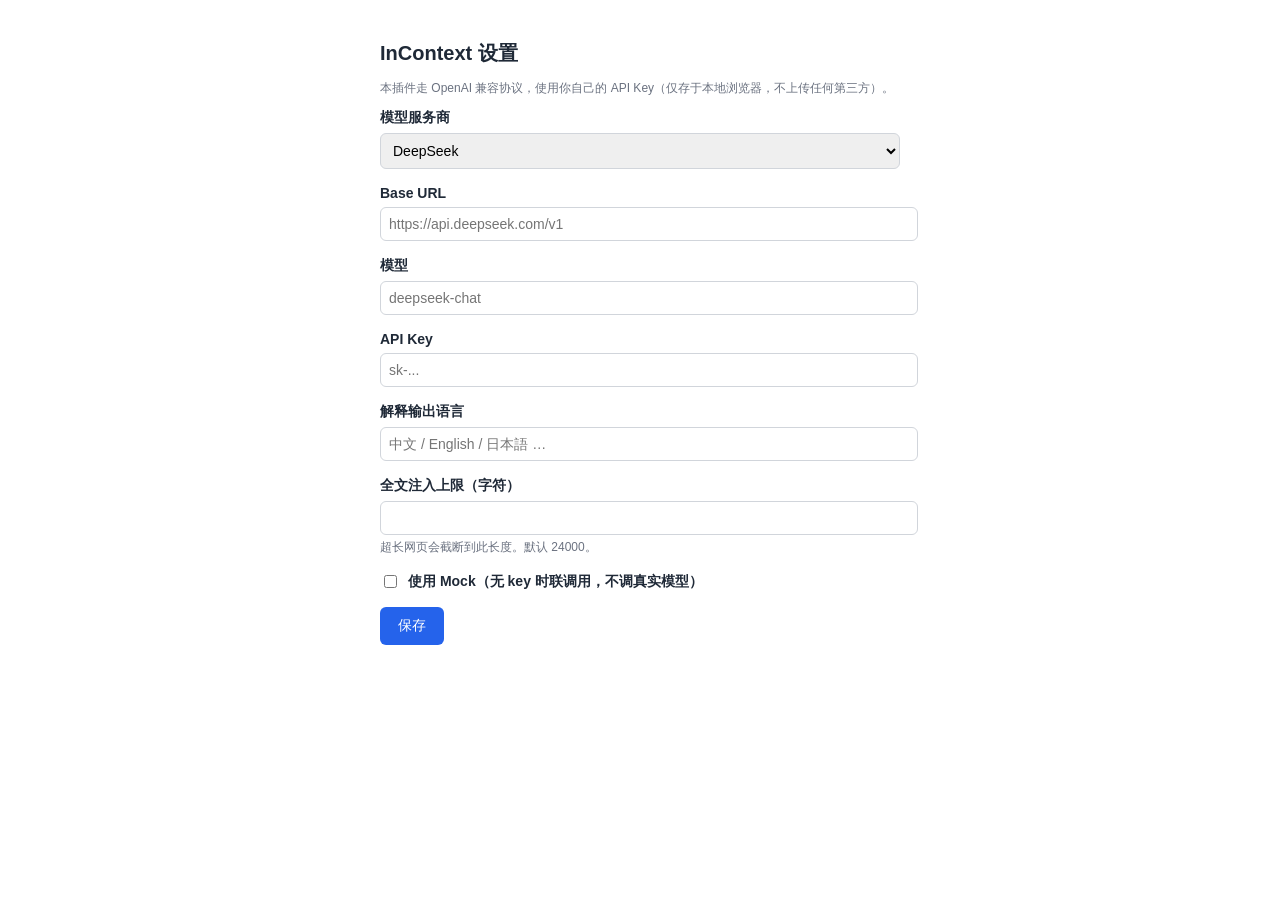
==== src/options.html @ e94f41cc "feat: InContext v0.1 — 基于全文理解的划词释义 Chrome 插件 划词→Readability抽全文→注入prompt结合全文出解释→侧栏多轮追问； BYOK(OpenAI兼容" ====
<!DOCTYPE html>
<html lang="zh-CN">
  <head>
    <meta charset="UTF-8" />
    <title>InContext 设置</title>
    <style>
      body { font-family: -apple-system, "PingFang SC", sans-serif; max-width: 520px; margin: 40px auto; padding: 0 20px; color: #1f2937; }
      h1 { font-size: 20px; }
      .field { margin-bottom: 16px; }
      label { display: block; font-weight: 600; margin-bottom: 6px; font-size: 14px; }
      input, select { width: 100%; padding: 8px; border: 1px solid #d1d5db; border-radius: 6px; font-size: 14px; }
      .hint { font-size: 12px; color: #6b7280; margin-top: 4px; }
      .row { display: flex; align-items: center; gap: 8px; }
      .row input[type="checkbox"] { width: auto; }
      button { background: #2563eb; color: #fff; border: none; border-radius: 6px; padding: 10px 18px; font-size: 14px; cursor: pointer; }
      button:hover { background: #1d4ed8; }
      #status { margin-left: 12px; color: #16a34a; font-size: 13px; }
    </style>
  </head>
  <body>
    <h1>InContext 设置</h1>
    <p class="hint">本插件走 OpenAI 兼容协议，使用你自己的 API Key（仅存于本地浏览器，不上传任何第三方）。</p>

    <div class="field">
      <label for="provider">模型服务商</label>
      <select id="provider"></select>
    </div>
    <div class="field">
      <label for="baseURL">Base URL</label>
      <input id="baseURL" type="text" placeholder="https://api.deepseek.com/v1" />
    </div>
    <div class="field">
      <label for="model">模型</label>
      <input id="model" type="text" placeholder="deepseek-chat" />
    </div>
    <div class="field">
      <label for="apiKey">API Key</label>
      <input id="apiKey" type="password" placeholder="sk-..." />
    </div>
    <div class="field">
      <label for="targetLang">解释输出语言</label>
      <input id="targetLang" type="text" placeholder="中文 / English / 日本語 …" />
    </div>
    <div class="field">
      <label for="maxArticleChars">全文注入上限（字符）</label>
      <input id="maxArticleChars" type="number" />
      <p class="hint">超长网页会截断到此长度。默认 24000。</p>
    </div>
    <div class="field row">
      <input id="useMock" type="checkbox" />
      <label for="useMock" style="margin:0">使用 Mock（无 key 时联调用，不调真实模型）</label>
    </div>

    <button id="save">保存</button>
    <span id="status"></span>

    <script type="module" src="options.js"></script>
  </body>
</html>
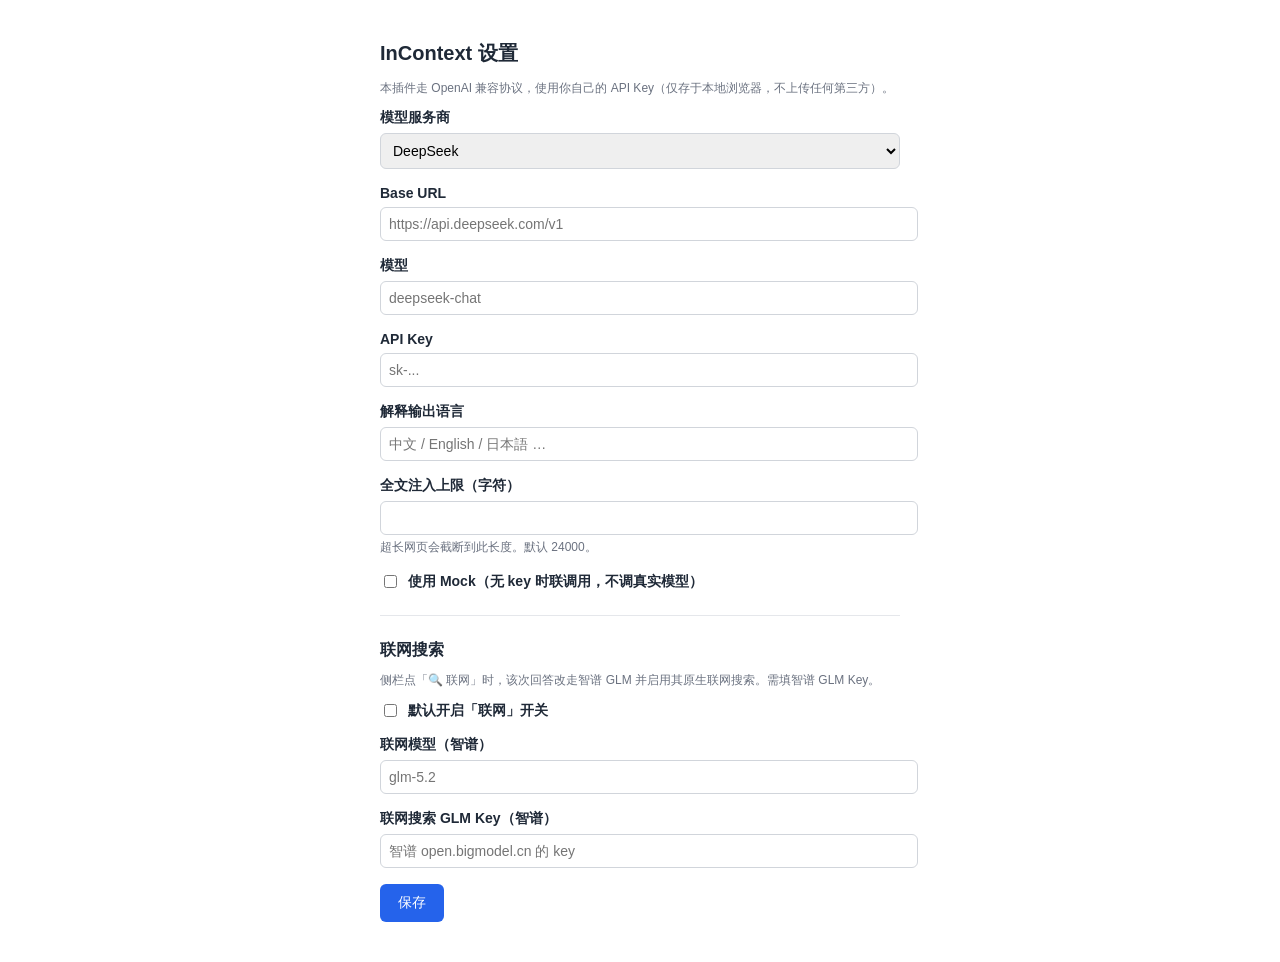
==== commit db4706fe: "feat: 联网搜索（路线1）——侧栏「🔍联网」开关，借 GLM glm-5.2 原生 web_search 开关开时该次解释/追问改走智谱 GLM 并启用原生联网搜索(实测可联网)； 处理推理模型 " ====
--- a/src/options.html
+++ b/src/options.html
@@ -51,6 +51,22 @@
       <label for="useMock" style="margin:0">使用 Mock（无 key 时联调用，不调真实模型）</label>
     </div>
 
+    <hr style="margin:24px 0;border:none;border-top:1px solid #e5e7eb" />
+    <h1 style="font-size:16px">联网搜索</h1>
+    <p class="hint">侧栏点「🔍 联网」时，该次回答改走智谱 GLM 并启用其原生联网搜索。需填智谱 GLM Key。</p>
+    <div class="field row">
+      <input id="searchEnabled" type="checkbox" />
+      <label for="searchEnabled" style="margin:0">默认开启「联网」开关</label>
+    </div>
+    <div class="field">
+      <label for="searchModel">联网模型（智谱）</label>
+      <input id="searchModel" type="text" placeholder="glm-5.2" />
+    </div>
+    <div class="field">
+      <label for="searchApiKey">联网搜索 GLM Key（智谱）</label>
+      <input id="searchApiKey" type="password" placeholder="智谱 open.bigmodel.cn 的 key" />
+    </div>
+
     <button id="save">保存</button>
     <span id="status"></span>
 
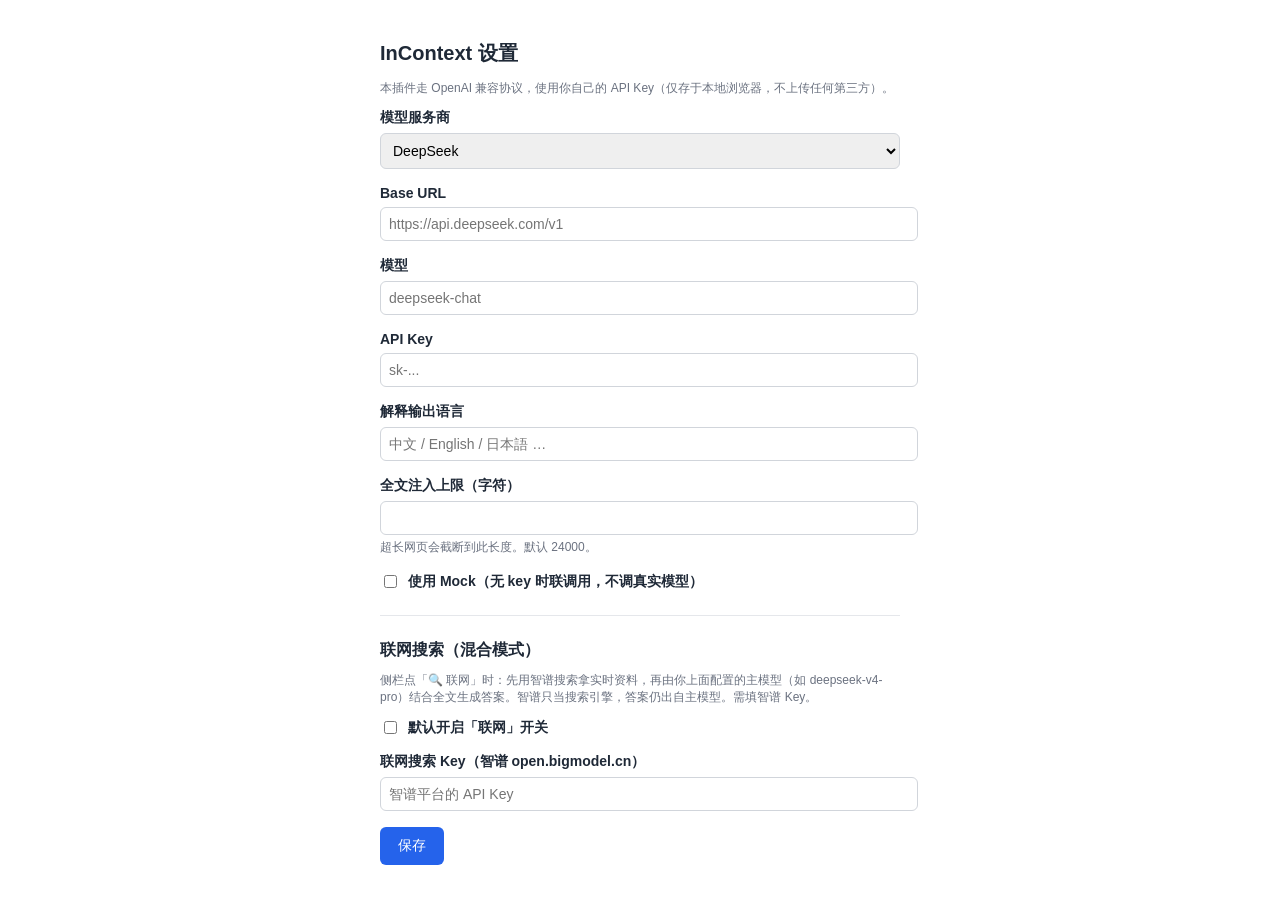
==== commit 5ad3e03e: "feat: 联网改为混合模式——智谱只搜数据，DeepSeek 结合全文写答案 新增 search.js 调智谱独立 web_search API 取原始资料；llm.js 移除 GLM 路由， 改为" ====
--- a/src/options.html
+++ b/src/options.html
@@ -52,19 +52,15 @@
     </div>
 
     <hr style="margin:24px 0;border:none;border-top:1px solid #e5e7eb" />
-    <h1 style="font-size:16px">联网搜索</h1>
-    <p class="hint">侧栏点「🔍 联网」时，该次回答改走智谱 GLM 并启用其原生联网搜索。需填智谱 GLM Key。</p>
+    <h1 style="font-size:16px">联网搜索（混合模式）</h1>
+    <p class="hint">侧栏点「🔍 联网」时：先用智谱搜索拿实时资料，再由你上面配置的主模型（如 deepseek-v4-pro）结合全文生成答案。智谱只当搜索引擎，答案仍出自主模型。需填智谱 Key。</p>
     <div class="field row">
       <input id="searchEnabled" type="checkbox" />
       <label for="searchEnabled" style="margin:0">默认开启「联网」开关</label>
     </div>
     <div class="field">
-      <label for="searchModel">联网模型（智谱）</label>
-      <input id="searchModel" type="text" placeholder="glm-5.2" />
-    </div>
-    <div class="field">
-      <label for="searchApiKey">联网搜索 GLM Key（智谱）</label>
-      <input id="searchApiKey" type="password" placeholder="智谱 open.bigmodel.cn 的 key" />
+      <label for="searchApiKey">联网搜索 Key（智谱 open.bigmodel.cn）</label>
+      <input id="searchApiKey" type="password" placeholder="智谱平台的 API Key" />
     </div>
 
     <button id="save">保存</button>
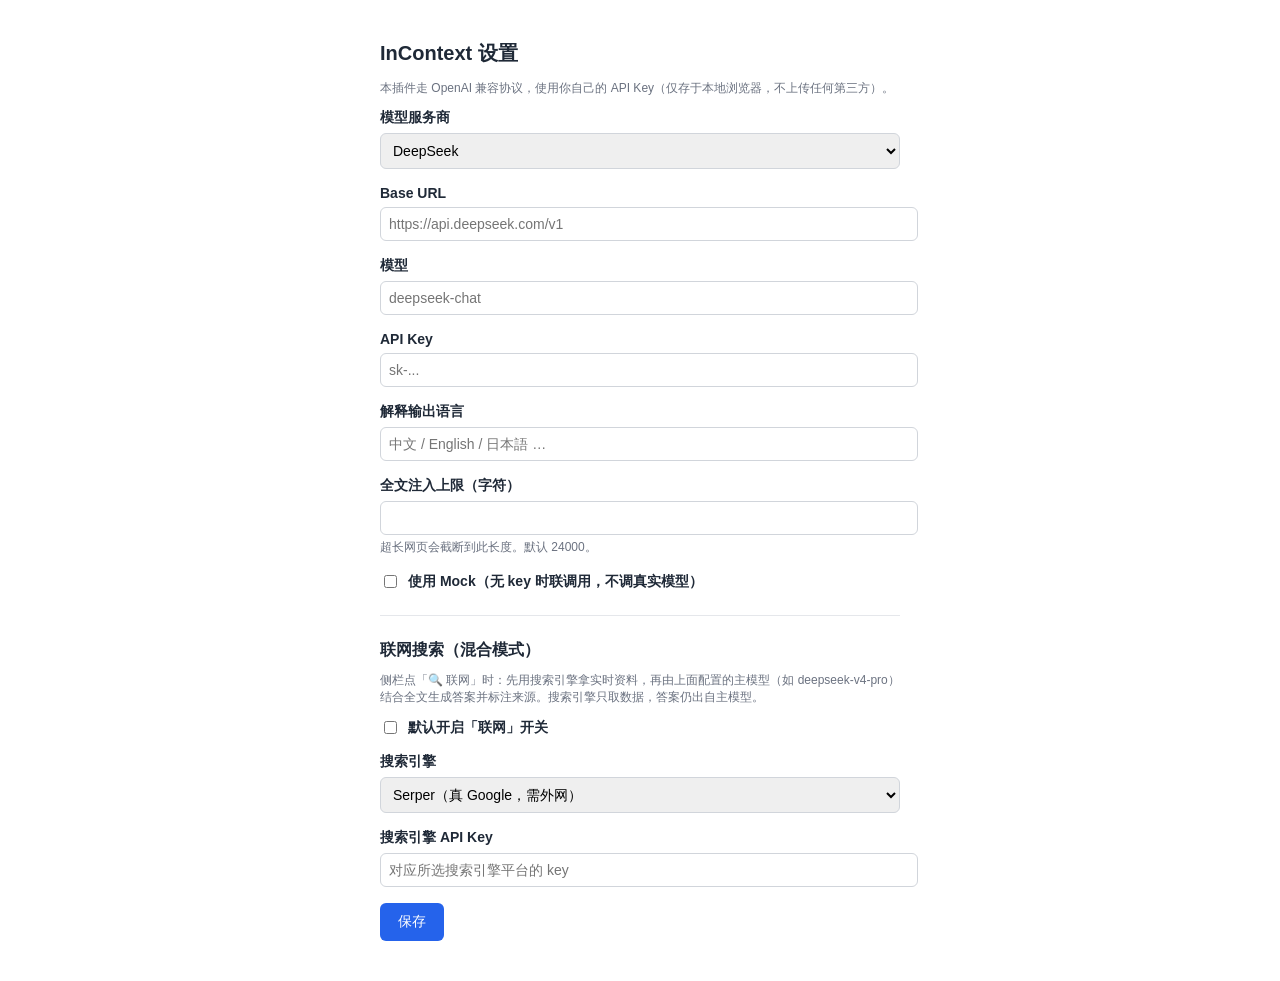
==== commit cc94fa5b: "feat: 可插拔搜索引擎(Serper/Tavily/博查/智谱) + 引用标注加固 弃用智谱为默认，搜索层抽象化、设置可选引擎(默认 Serper 真Google)； 强制引用规则写进资料块、渲染" ====
--- a/src/options.html
+++ b/src/options.html
@@ -53,14 +53,23 @@
 
     <hr style="margin:24px 0;border:none;border-top:1px solid #e5e7eb" />
     <h1 style="font-size:16px">联网搜索（混合模式）</h1>
-    <p class="hint">侧栏点「🔍 联网」时：先用智谱搜索拿实时资料，再由你上面配置的主模型（如 deepseek-v4-pro）结合全文生成答案。智谱只当搜索引擎，答案仍出自主模型。需填智谱 Key。</p>
+    <p class="hint">侧栏点「🔍 联网」时：先用搜索引擎拿实时资料，再由上面配置的主模型（如 deepseek-v4-pro）结合全文生成答案并标注来源。搜索引擎只取数据，答案仍出自主模型。</p>
     <div class="field row">
       <input id="searchEnabled" type="checkbox" />
       <label for="searchEnabled" style="margin:0">默认开启「联网」开关</label>
     </div>
     <div class="field">
-      <label for="searchApiKey">联网搜索 Key（智谱 open.bigmodel.cn）</label>
-      <input id="searchApiKey" type="password" placeholder="智谱平台的 API Key" />
+      <label for="searchProvider">搜索引擎</label>
+      <select id="searchProvider">
+        <option value="serper">Serper（真 Google，需外网）</option>
+        <option value="tavily">Tavily（LLM 友好，需外网）</option>
+        <option value="bocha">博查 Bocha（国内直连，中文好）</option>
+        <option value="zhipu">智谱（国内，较弱）</option>
+      </select>
+    </div>
+    <div class="field">
+      <label for="searchApiKey">搜索引擎 API Key</label>
+      <input id="searchApiKey" type="password" placeholder="对应所选搜索引擎平台的 key" />
     </div>
 
     <button id="save">保存</button>
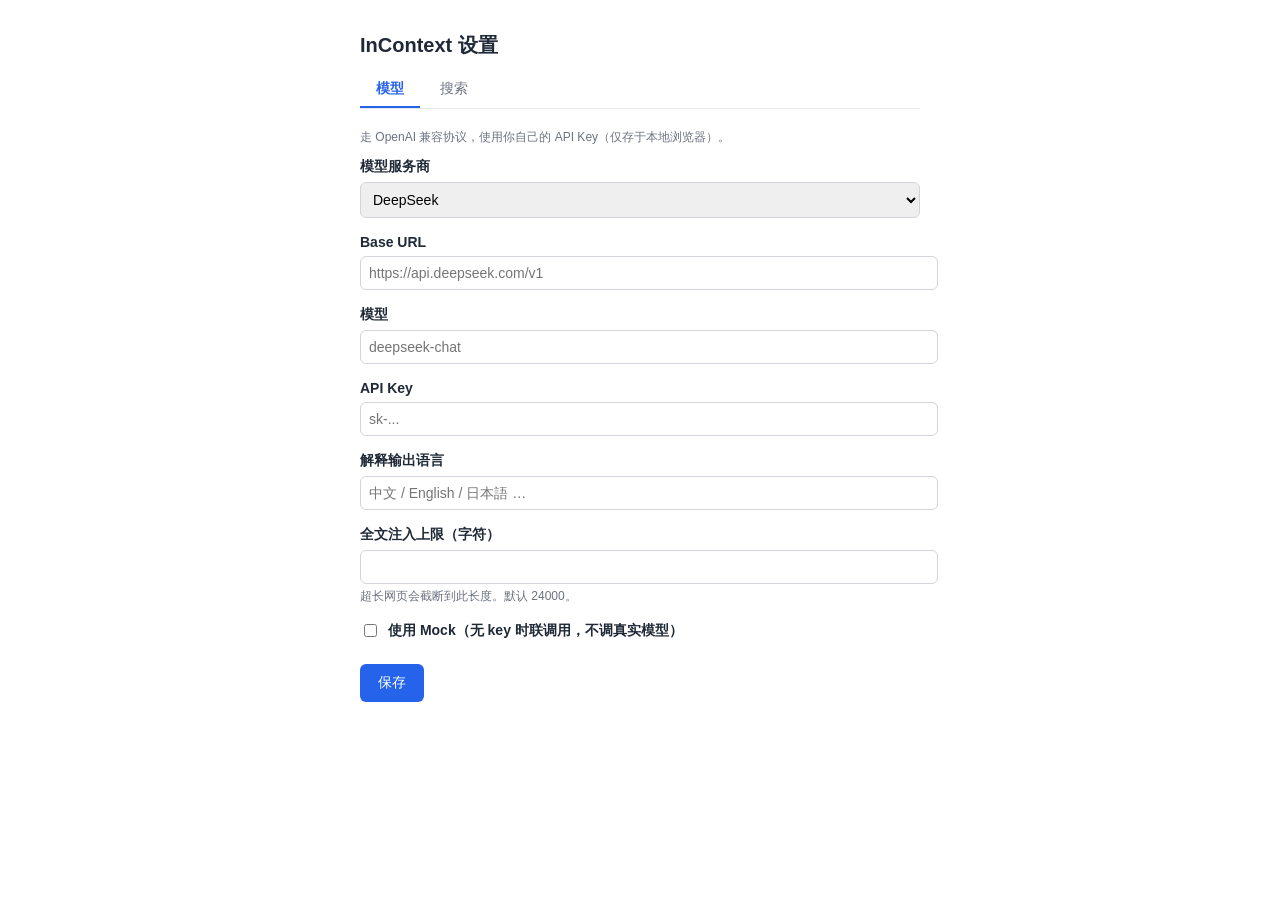
==== commit d7f1c539: "feat: 设置页分模型/搜索两 tab；Serper+Tavily 各自填 key，有 key 才可选，都没填则禁用联网 config 改为 serperApiKey/tavilyApiKey 独立" ====
--- a/src/options.html
+++ b/src/options.html
@@ -4,72 +4,99 @@
     <meta charset="UTF-8" />
     <title>InContext 设置</title>
     <style>
-      body { font-family: -apple-system, "PingFang SC", sans-serif; max-width: 520px; margin: 40px auto; padding: 0 20px; color: #1f2937; }
+      body { font-family: -apple-system, "PingFang SC", sans-serif; max-width: 560px; margin: 32px auto; padding: 0 20px; color: #1f2937; }
       h1 { font-size: 20px; }
+      .tabs { display: flex; gap: 4px; border-bottom: 1px solid #e5e7eb; margin-bottom: 20px; }
+      .tab { padding: 8px 16px; cursor: pointer; border: none; background: none; font-size: 14px; color: #6b7280; border-bottom: 2px solid transparent; }
+      .tab.active { color: #2563eb; border-bottom-color: #2563eb; font-weight: 600; }
+      .panel { display: none; }
+      .panel.active { display: block; }
       .field { margin-bottom: 16px; }
       label { display: block; font-weight: 600; margin-bottom: 6px; font-size: 14px; }
-      input, select { width: 100%; padding: 8px; border: 1px solid #d1d5db; border-radius: 6px; font-size: 14px; }
+      input[type=text], input[type=password], input[type=number], select { width: 100%; padding: 8px; border: 1px solid #d1d5db; border-radius: 6px; font-size: 14px; }
       .hint { font-size: 12px; color: #6b7280; margin-top: 4px; }
+      .hint a { color: #2563eb; }
       .row { display: flex; align-items: center; gap: 8px; }
-      .row input[type="checkbox"] { width: auto; }
-      button { background: #2563eb; color: #fff; border: none; border-radius: 6px; padding: 10px 18px; font-size: 14px; cursor: pointer; }
-      button:hover { background: #1d4ed8; }
+      .row input[type=checkbox], .row input[type=radio] { width: auto; }
+      .radio-line { display: flex; align-items: center; gap: 8px; margin-bottom: 8px; }
+      .radio-line.disabled { opacity: .45; }
+      button#save { background: #2563eb; color: #fff; border: none; border-radius: 6px; padding: 10px 18px; font-size: 14px; cursor: pointer; margin-top: 8px; }
+      button#save:hover { background: #1d4ed8; }
       #status { margin-left: 12px; color: #16a34a; font-size: 13px; }
     </style>
   </head>
   <body>
     <h1>InContext 设置</h1>
-    <p class="hint">本插件走 OpenAI 兼容协议，使用你自己的 API Key（仅存于本地浏览器，不上传任何第三方）。</p>
 
-    <div class="field">
-      <label for="provider">模型服务商</label>
-      <select id="provider"></select>
-    </div>
-    <div class="field">
-      <label for="baseURL">Base URL</label>
-      <input id="baseURL" type="text" placeholder="https://api.deepseek.com/v1" />
-    </div>
-    <div class="field">
-      <label for="model">模型</label>
-      <input id="model" type="text" placeholder="deepseek-chat" />
-    </div>
-    <div class="field">
-      <label for="apiKey">API Key</label>
-      <input id="apiKey" type="password" placeholder="sk-..." />
-    </div>
-    <div class="field">
-      <label for="targetLang">解释输出语言</label>
-      <input id="targetLang" type="text" placeholder="中文 / English / 日本語 …" />
-    </div>
-    <div class="field">
-      <label for="maxArticleChars">全文注入上限（字符）</label>
-      <input id="maxArticleChars" type="number" />
-      <p class="hint">超长网页会截断到此长度。默认 24000。</p>
-    </div>
-    <div class="field row">
-      <input id="useMock" type="checkbox" />
-      <label for="useMock" style="margin:0">使用 Mock（无 key 时联调用，不调真实模型）</label>
+    <div class="tabs">
+      <button class="tab active" data-tab="model">模型</button>
+      <button class="tab" data-tab="search">搜索</button>
     </div>
 
-    <hr style="margin:24px 0;border:none;border-top:1px solid #e5e7eb" />
-    <h1 style="font-size:16px">联网搜索（混合模式）</h1>
-    <p class="hint">侧栏点「🔍 联网」时：先用搜索引擎拿实时资料，再由上面配置的主模型（如 deepseek-v4-pro）结合全文生成答案并标注来源。搜索引擎只取数据，答案仍出自主模型。</p>
-    <div class="field row">
-      <input id="searchEnabled" type="checkbox" />
-      <label for="searchEnabled" style="margin:0">默认开启「联网」开关</label>
+    <!-- 模型 -->
+    <div class="panel active" id="panel-model">
+      <p class="hint">走 OpenAI 兼容协议，使用你自己的 API Key（仅存于本地浏览器）。</p>
+      <div class="field">
+        <label for="provider">模型服务商</label>
+        <select id="provider"></select>
+      </div>
+      <div class="field">
+        <label for="baseURL">Base URL</label>
+        <input id="baseURL" type="text" placeholder="https://api.deepseek.com/v1" />
+      </div>
+      <div class="field">
+        <label for="model">模型</label>
+        <input id="model" type="text" placeholder="deepseek-chat" />
+      </div>
+      <div class="field">
+        <label for="apiKey">API Key</label>
+        <input id="apiKey" type="password" placeholder="sk-..." />
+      </div>
+      <div class="field">
+        <label for="targetLang">解释输出语言</label>
+        <input id="targetLang" type="text" placeholder="中文 / English / 日本語 …" />
+      </div>
+      <div class="field">
+        <label for="maxArticleChars">全文注入上限（字符）</label>
+        <input id="maxArticleChars" type="number" />
+        <p class="hint">超长网页会截断到此长度。默认 24000。</p>
+      </div>
+      <div class="field row">
+        <input id="useMock" type="checkbox" />
+        <label for="useMock" style="margin:0">使用 Mock（无 key 时联调用，不调真实模型）</label>
+      </div>
     </div>
-    <div class="field">
-      <label for="searchProvider">搜索引擎</label>
-      <select id="searchProvider">
-        <option value="serper">Serper（真 Google，需外网）</option>
-        <option value="tavily">Tavily（LLM 友好，需外网）</option>
-        <option value="bocha">博查 Bocha（国内直连，中文好）</option>
-        <option value="zhipu">智谱（国内，较弱）</option>
-      </select>
-    </div>
-    <div class="field">
-      <label for="searchApiKey">搜索引擎 API Key</label>
-      <input id="searchApiKey" type="password" placeholder="对应所选搜索引擎平台的 key" />
+
+    <!-- 搜索 -->
+    <div class="panel" id="panel-search">
+      <p class="hint">侧栏点「🔍 联网」时：先用搜索引擎拿实时资料，再由「模型」页配置的主模型结合全文生成答案并标注来源。搜索只取数据，答案仍出自主模型。填了哪家的 key 才能选哪家；都没填则无法联网。</p>
+      <div class="field row">
+        <input id="searchEnabled" type="checkbox" />
+        <label for="searchEnabled" style="margin:0">默认开启「联网」开关</label>
+      </div>
+
+      <div class="field">
+        <label>使用的搜索引擎</label>
+        <div class="radio-line" id="line-serper">
+          <input type="radio" name="searchProvider" id="prov-serper" value="serper" />
+          <label for="prov-serper" style="margin:0;font-weight:400">Serper（真 Google，需外网）</label>
+        </div>
+        <div class="radio-line" id="line-tavily">
+          <input type="radio" name="searchProvider" id="prov-tavily" value="tavily" />
+          <label for="prov-tavily" style="margin:0;font-weight:400">Tavily（LLM 友好，需外网）</label>
+        </div>
+      </div>
+
+      <div class="field">
+        <label for="serperApiKey">Serper API Key</label>
+        <input id="serperApiKey" type="password" placeholder="serper.dev 的 key" />
+        <p class="hint">去 <a href="https://serper.dev" target="_blank">serper.dev</a> 注册，免费 2500 次。</p>
+      </div>
+      <div class="field">
+        <label for="tavilyApiKey">Tavily API Key</label>
+        <input id="tavilyApiKey" type="password" placeholder="tavily.com 的 key" />
+        <p class="hint">去 <a href="https://tavily.com" target="_blank">tavily.com</a> 注册，免费 1000/月。</p>
+      </div>
     </div>
 
     <button id="save">保存</button>
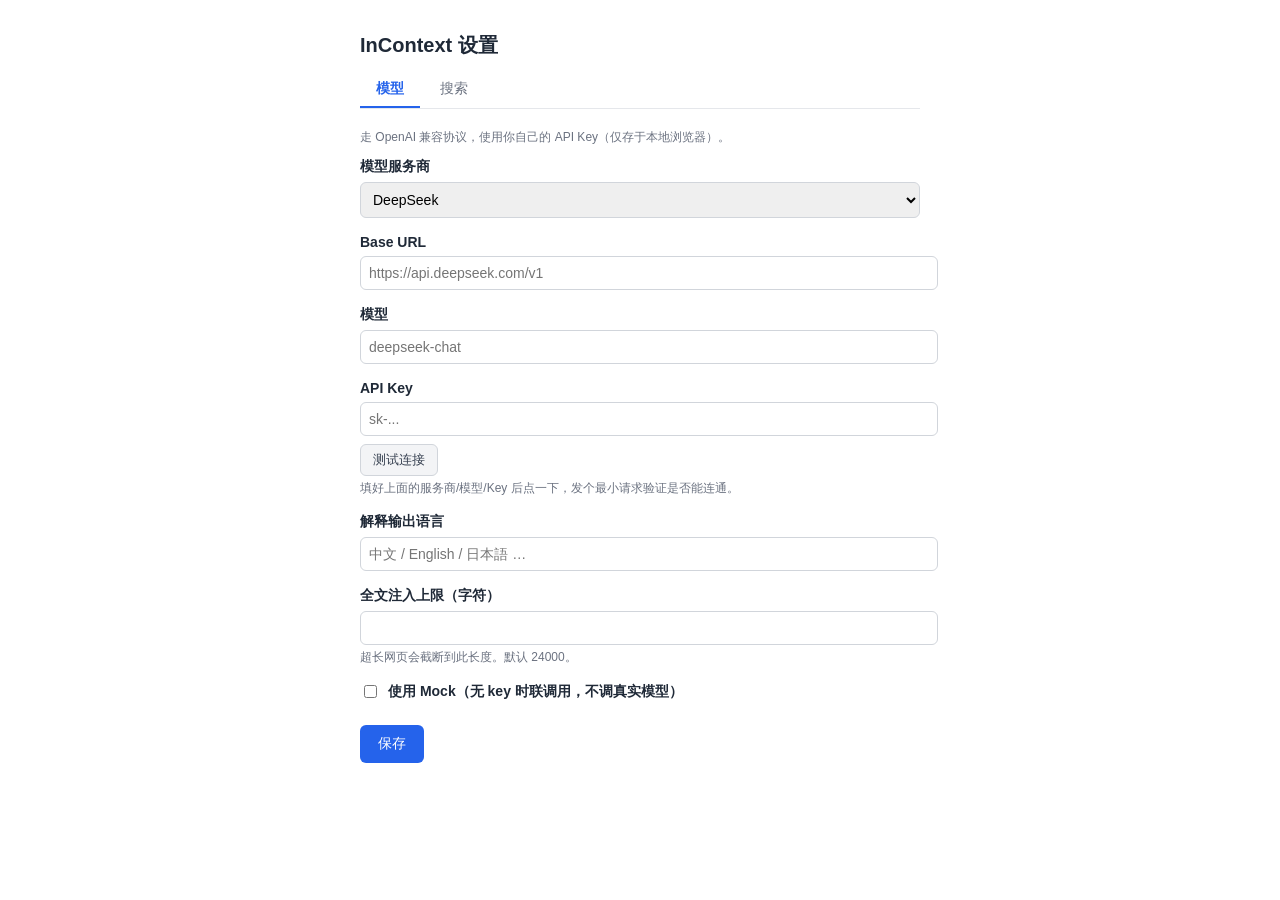
==== commit c155c2f5: "feat: 模型设置加「测试连接」按钮——一键发最小请求验证某家 key 是否连通 省去逐家在侧栏实测；OpenAI兼容/Anthropic 两条路径已用真实GLM+模拟Anthropic流验证通过。" ====
--- a/src/options.html
+++ b/src/options.html
@@ -51,6 +51,11 @@
       <div class="field">
         <label for="apiKey">API Key</label>
         <input id="apiKey" type="password" placeholder="sk-..." />
+        <div style="margin-top:8px">
+          <button id="test-model" type="button" style="background:#f3f4f6;color:#374151;border:1px solid #d1d5db;border-radius:6px;padding:6px 12px;font-size:13px;cursor:pointer">测试连接</button>
+          <span id="test-model-status" style="margin-left:10px;font-size:13px"></span>
+        </div>
+        <p class="hint">填好上面的服务商/模型/Key 后点一下，发个最小请求验证是否能连通。</p>
       </div>
       <div class="field">
         <label for="targetLang">解释输出语言</label>
@@ -79,18 +84,27 @@
         <label>使用的搜索引擎</label>
         <div class="radio-line" id="line-serper">
           <input type="radio" name="searchProvider" id="prov-serper" value="serper" />
-          <label for="prov-serper" style="margin:0;font-weight:400">Serper（真 Google，需外网）</label>
+          <label for="prov-serper" style="margin:0;font-weight:400">Serper（serper.dev · Google）</label>
+        </div>
+        <div class="radio-line" id="line-serpapi">
+          <input type="radio" name="searchProvider" id="prov-serpapi" value="serpapi" />
+          <label for="prov-serpapi" style="margin:0;font-weight:400">SerpAPI（serpapi.com · Google）</label>
         </div>
         <div class="radio-line" id="line-tavily">
           <input type="radio" name="searchProvider" id="prov-tavily" value="tavily" />
-          <label for="prov-tavily" style="margin:0;font-weight:400">Tavily（LLM 友好，需外网）</label>
+          <label for="prov-tavily" style="margin:0;font-weight:400">Tavily（LLM 友好）</label>
         </div>
       </div>
 
       <div class="field">
         <label for="serperApiKey">Serper API Key</label>
         <input id="serperApiKey" type="password" placeholder="serper.dev 的 key" />
-        <p class="hint">去 <a href="https://serper.dev" target="_blank">serper.dev</a> 注册，免费 2500 次。</p>
+        <p class="hint">去 <a href="https://serper.dev" target="_blank">serper.dev</a> 注册，免费 2500 次。（注意别和 serpapi.com 搞混）</p>
+      </div>
+      <div class="field">
+        <label for="serpapiApiKey">SerpAPI API Key</label>
+        <input id="serpapiApiKey" type="password" placeholder="serpapi.com 的 key" />
+        <p class="hint">去 <a href="https://serpapi.com" target="_blank">serpapi.com</a> 注册，免费 100 次/月。</p>
       </div>
       <div class="field">
         <label for="tavilyApiKey">Tavily API Key</label>
